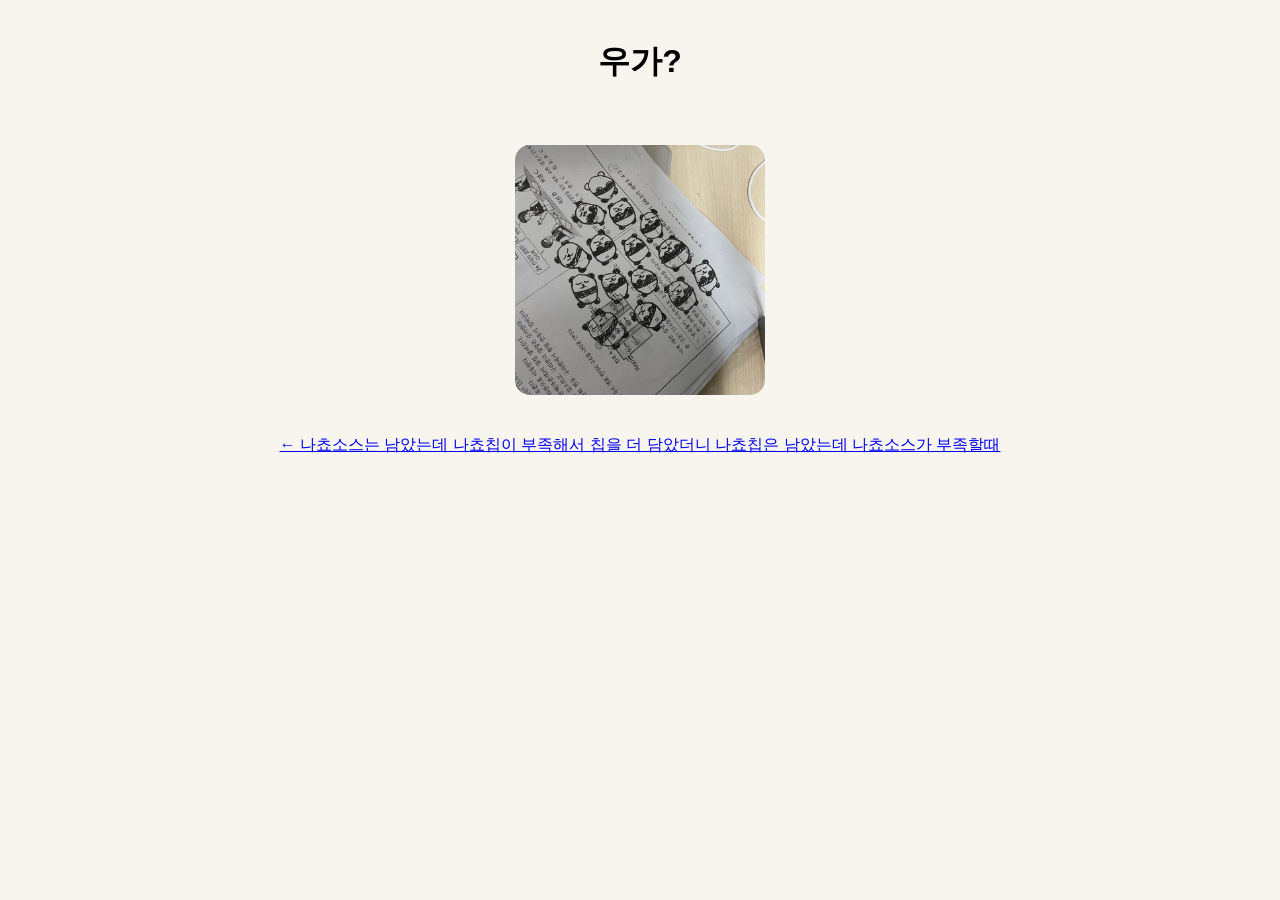
==== gallery.html @ fb863631 "갤러리 추가" ====
<!DOCTYPE html>
<html lang="ko">
<head>
    <meta charset="UTF-8">
    <meta name="viewport" content="width=device-width, initial-scale=1.0">
    <title>UGACHU - 갤러리</title>
    <link rel="stylesheet" href="gallery.css">
</head>
<body>

<h1>우가?</h1>

<div class="gallery">
    <img src="images/gallery-images/IMG_1526.JPG" alt="그림 1">
</div>

<a href="index.html">← 나쵸소스는 남았는데 나쵸칩이 부족해서 칩을 더 담았더니 나쵸칩은 남았는데 나쵸소스가 부족할때</a>

</body>
</html>
---- gallery.css ----
body {
    margin: 0;
    background-color: #f8f5ef;
    font-family: sans-serif;
    text-align: center;
}

h1 {
    margin-top: 40px;
}

.gallery {
    display: flex;
    flex-wrap: wrap;
    justify-content: center;
    gap: 30px;
    padding: 40px;
}

.gallery img {
    width: 250px;
    height: auto;
    border-radius: 15px;
}
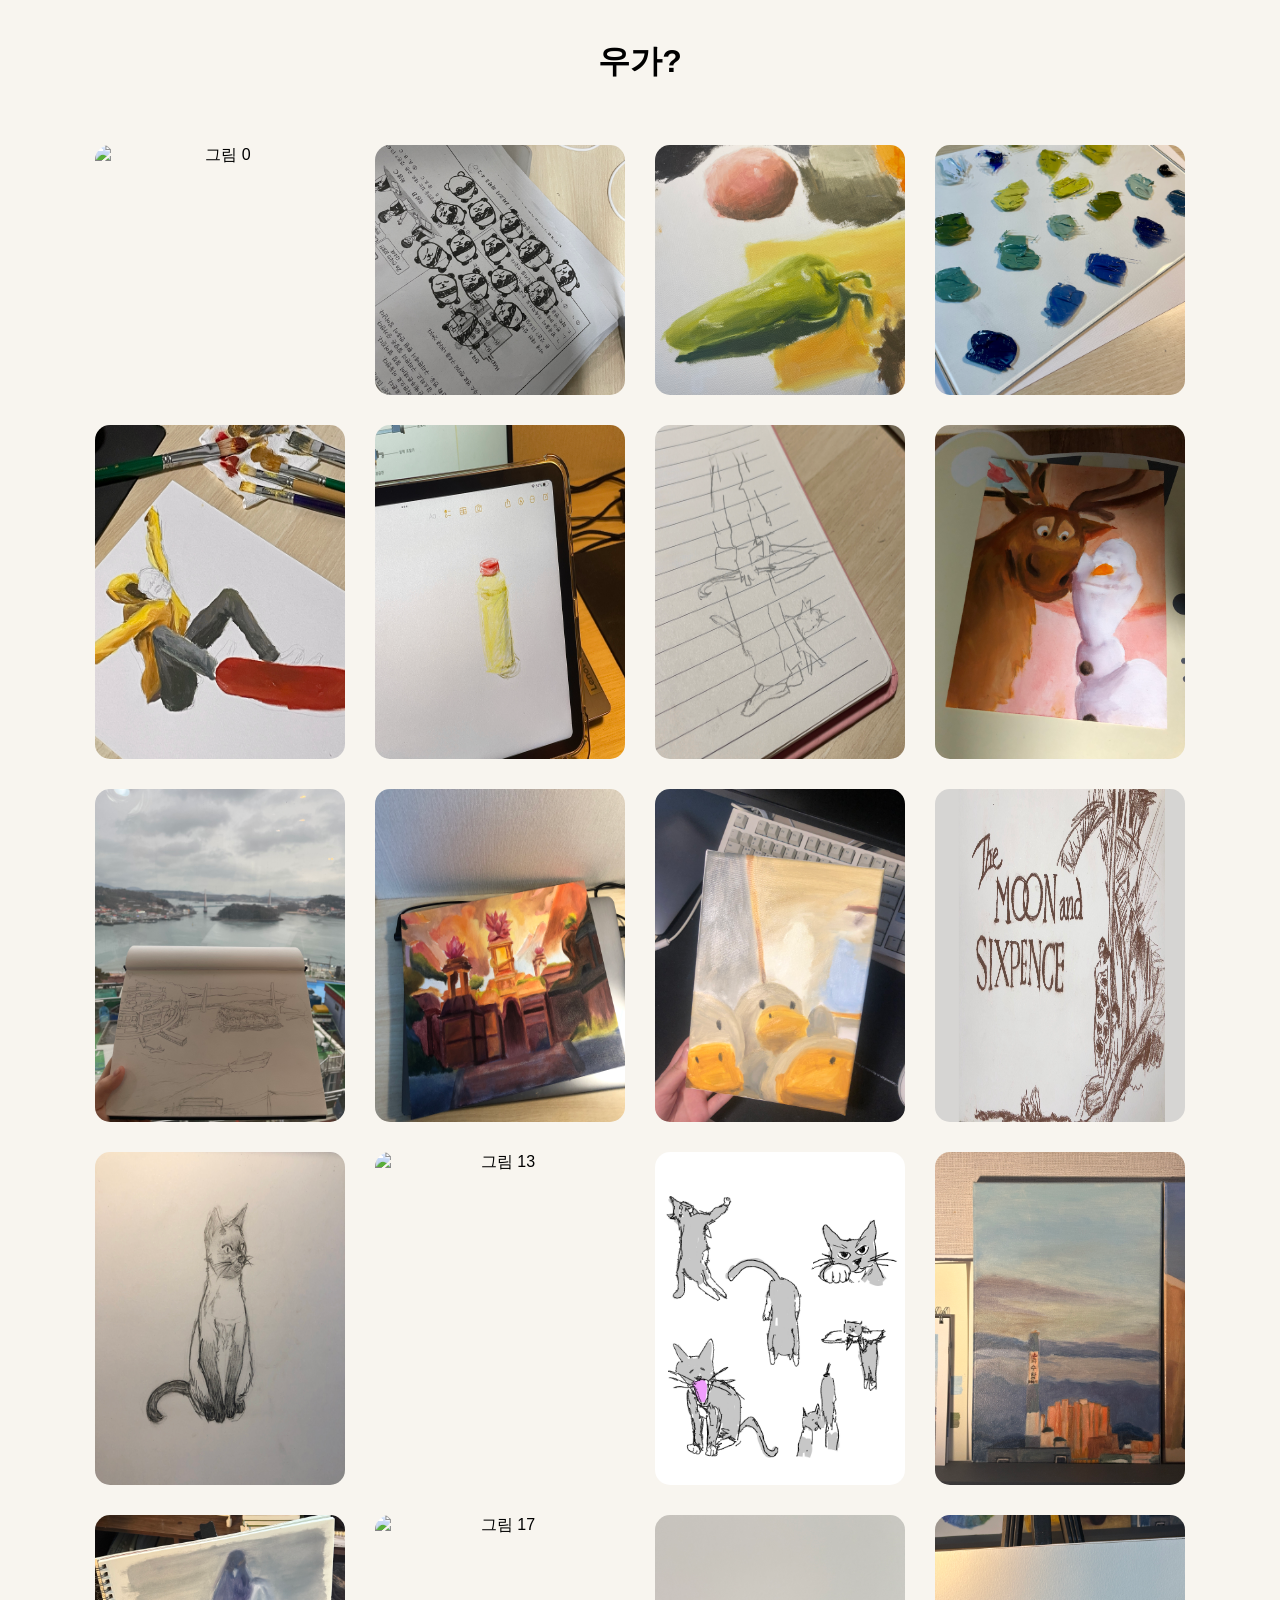
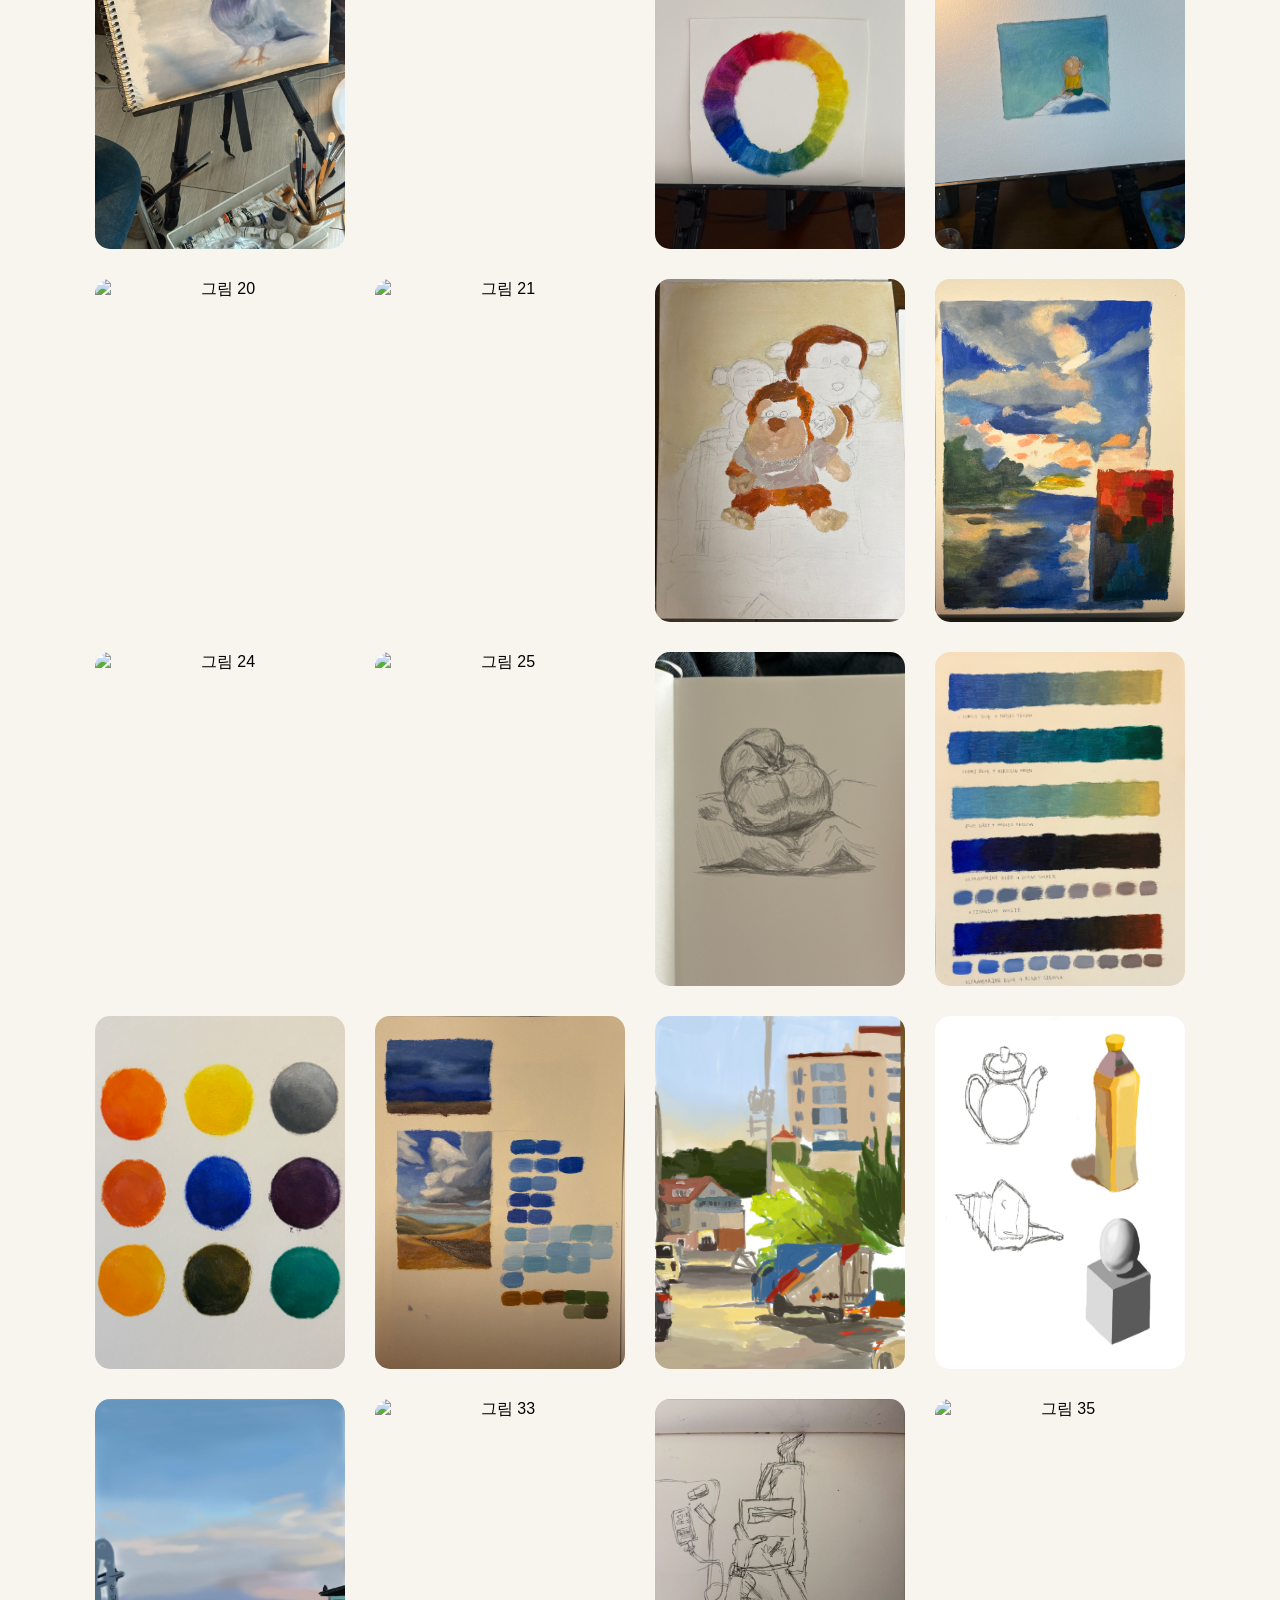
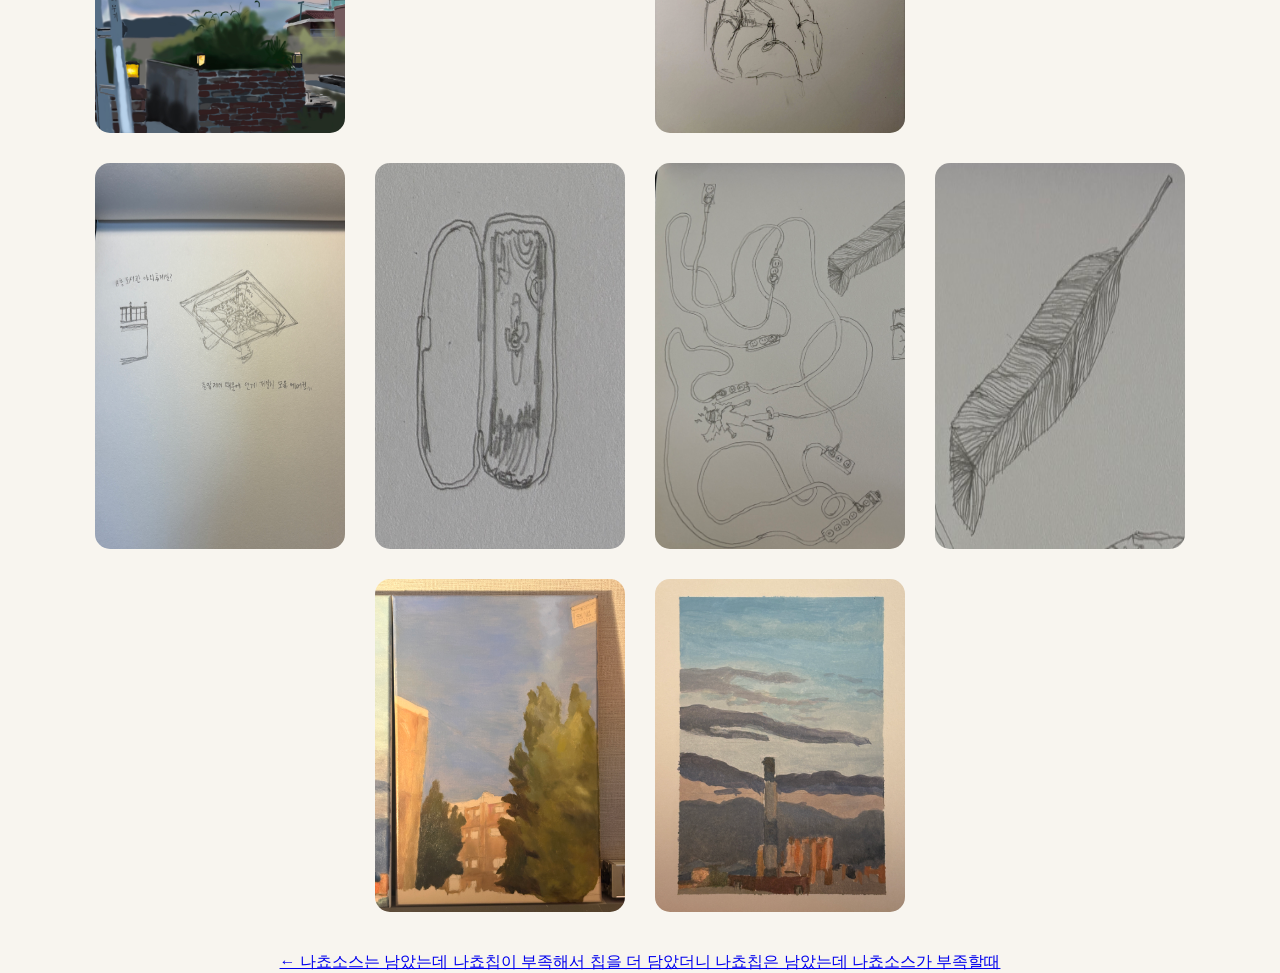
==== commit 7ba8faa7: "미생물지도 틀 추가" ====
--- a/gallery.html
+++ b/gallery.html
@@ -11,7 +11,48 @@
 <h1>우가?</h1>
 
 <div class="gallery">
-    <img src="images/gallery-images/IMG_1526.JPG" alt="그림 1">
+    <img src="images/gallery-images/999.JPG" alt="그림 0">
+    <img src="images/gallery-images/1000.JPG" alt="그림 1">
+    <img src="images/gallery-images/1001.JPG" alt="그림 2">
+    <img src="images/gallery-images/1002.JPG" alt="그림 3">
+    <img src="images/gallery-images/1003.JPG" alt="그림 4">
+    <img src="images/gallery-images/1004.JPG" alt="그림 5">
+    <img src="images/gallery-images/1005.JPG" alt="그림 6">
+    <img src="images/gallery-images/1006.JPG" alt="그림 7">
+    <img src="images/gallery-images/1007.JPG" alt="그림 8">
+    <img src="images/gallery-images/1008.JPG" alt="그림 9">
+    <img src="images/gallery-images/1009.JPG" alt="그림 10">
+    <img src="images/gallery-images/1010.PNG" alt="그림 11">
+    <img src="images/gallery-images/1011.JPG" alt="그림 12">
+    <img src="images/gallery-images/1012.JPG" alt="그림 13">
+    <img src="images/gallery-images/1013.png" alt="그림 14">
+    <img src="images/gallery-images/1014.JPG" alt="그림 15">
+    <img src="images/gallery-images/1015.JPG" alt="그림 16">
+    <img src="images/gallery-images/1016.JPG" alt="그림 17">
+    <img src="images/gallery-images/1017.JPG" alt="그림 18">
+    <img src="images/gallery-images/1018.JPG" alt="그림 19">
+    <img src="images/gallery-images/1019.JPG" alt="그림 20">
+    <img src="images/gallery-images/1020.JPG" alt="그림 21">
+    <img src="images/gallery-images/1021.JPG" alt="그림 22">
+    <img src="images/gallery-images/1022.JPG" alt="그림 23">
+    <img src="images/gallery-images/1023.JPG" alt="그림 24">
+    <img src="images/gallery-images/1024.JPG" alt="그림 25">
+    <img src="images/gallery-images/1025.JPG" alt="그림 26">
+    <img src="images/gallery-images/1026.JPG" alt="그림 27">
+    <img src="images/gallery-images/1027.JPG" alt="그림 28">
+    <img src="images/gallery-images/1028.JPG" alt="그림 29">
+    <img src="images/gallery-images/1029.jpg" alt="그림 30">
+    <img src="images/gallery-images/1030.jpg" alt="그림 31">
+    <img src="images/gallery-images/1031.jpg" alt="그림 32">
+    <img src="images/gallery-images/1032.JPG" alt="그림 33">
+    <img src="images/gallery-images/1033.jpg" alt="그림 34">
+    <img src="images/gallery-images/1034.JPG" alt="그림 35">
+    <img src="images/gallery-images/1035.JPG" alt="그림 36">
+    <img src="images/gallery-images/1036.PNG" alt="그림 37">
+    <img src="images/gallery-images/1037.PNG" alt="그림 38">
+    <img src="images/gallery-images/1038.PNG" alt="그림 39">
+    <img src="images/gallery-images/1039.JPG" alt="그림 40">
+    <img src="images/gallery-images/1040.JPG" alt="그림 41">
 </div>
 
 <a href="index.html">← 나쵸소스는 남았는데 나쵸칩이 부족해서 칩을 더 담았더니 나쵸칩은 남았는데 나쵸소스가 부족할때</a>
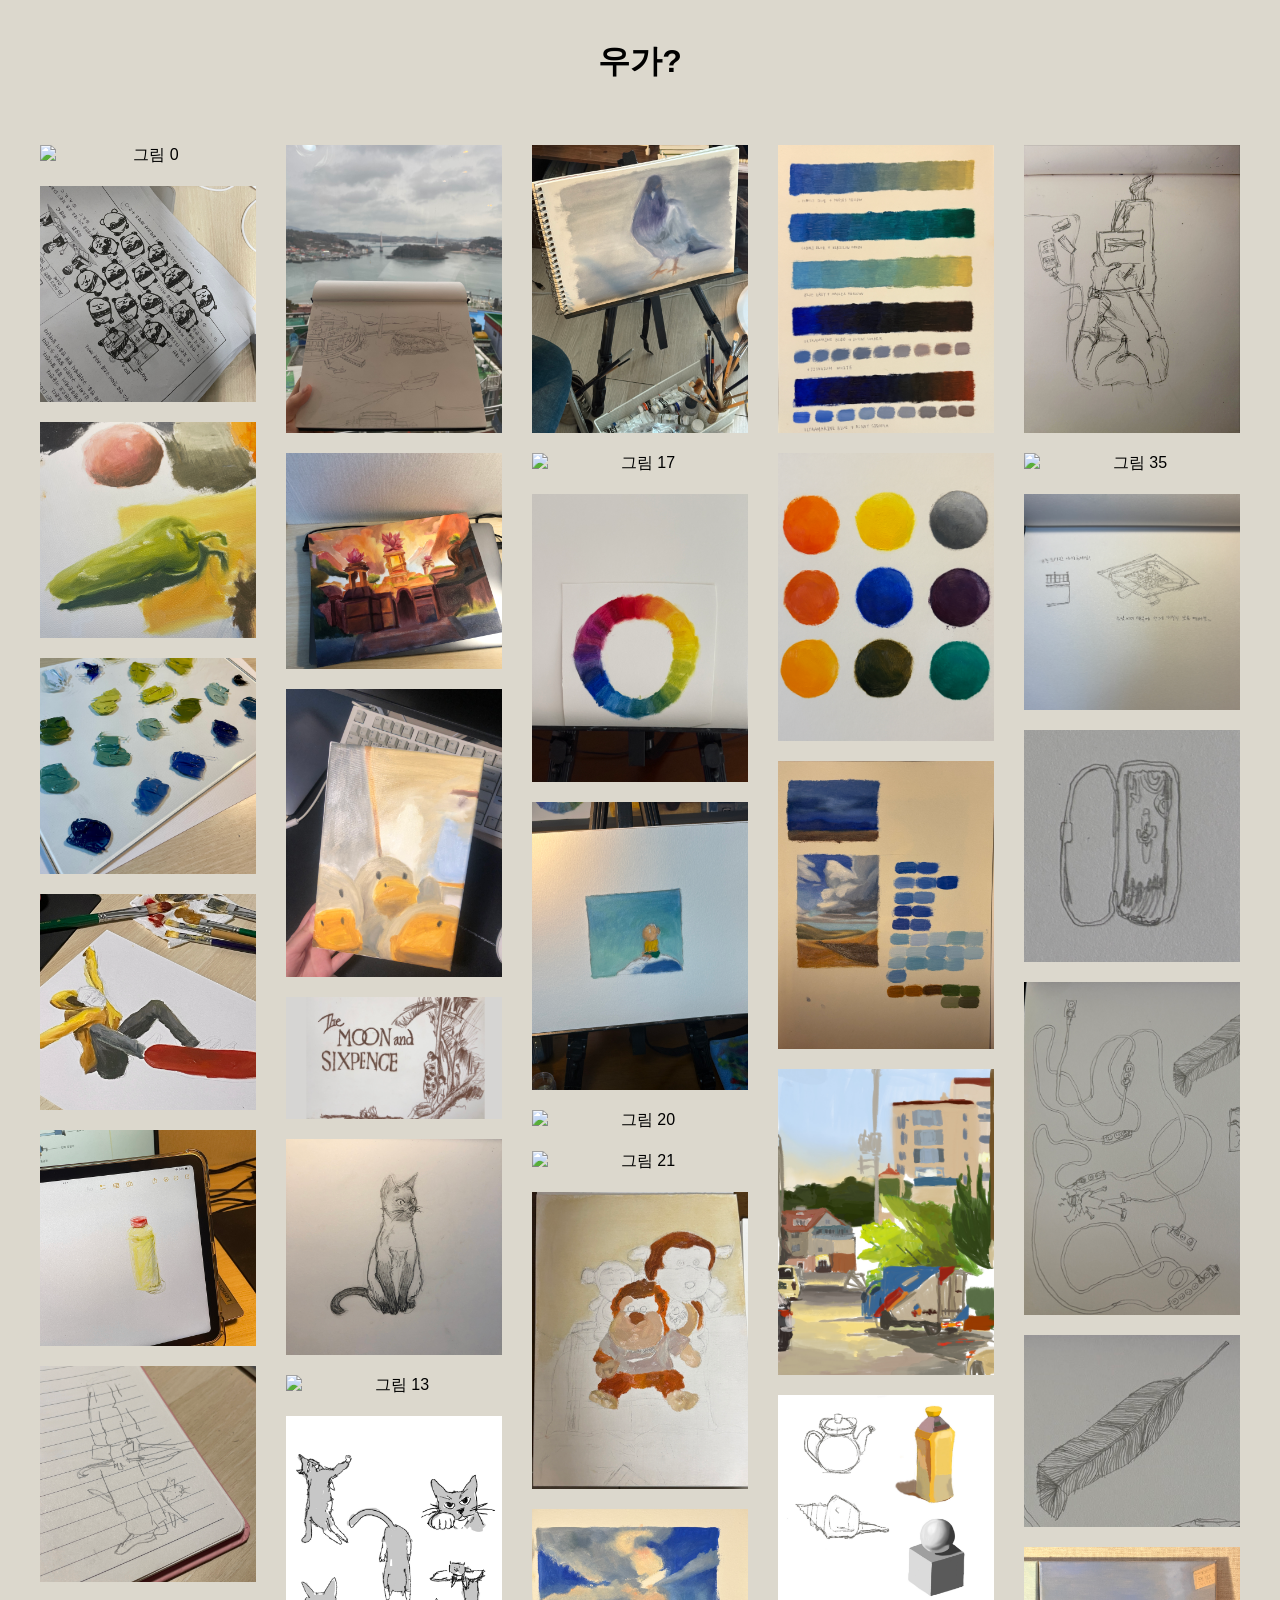
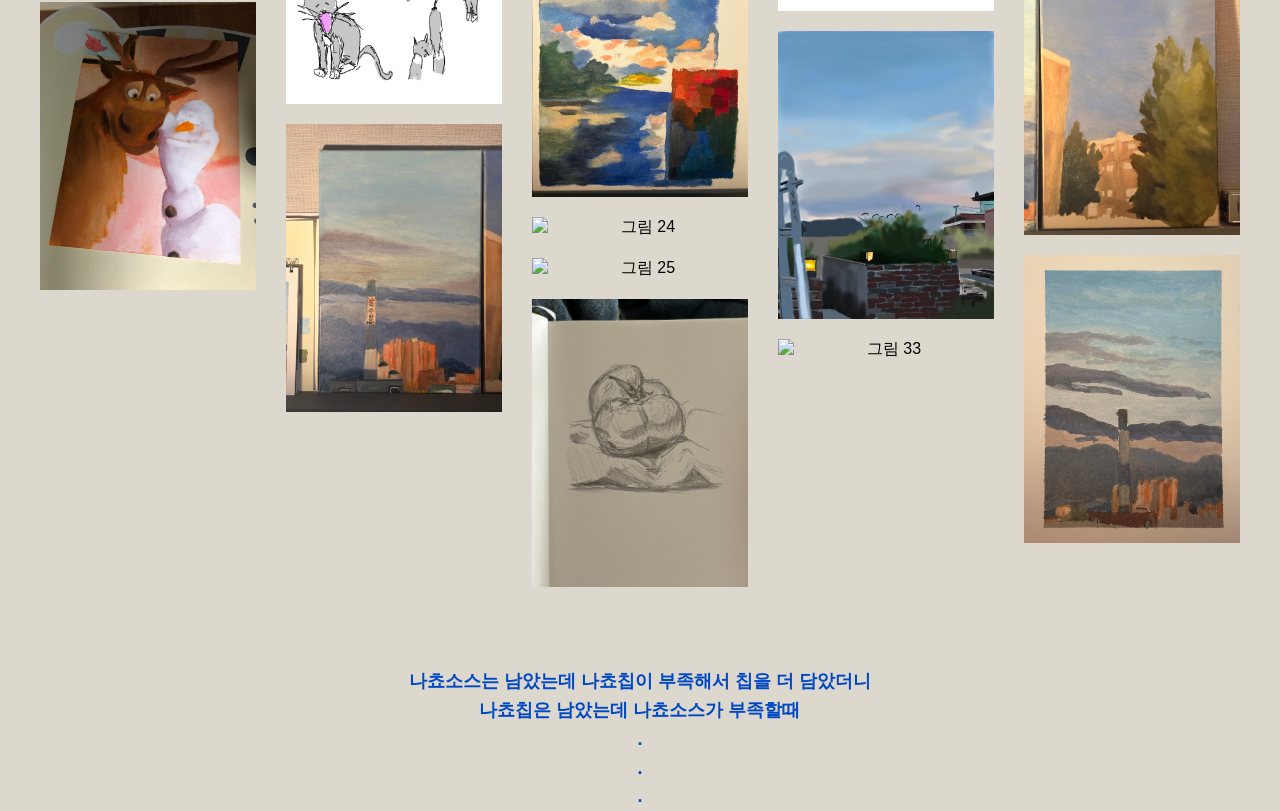
==== commit bcd11b1e: "까옹북, 갤러리 개조" ====
--- a/gallery.html
+++ b/gallery.html
@@ -4,7 +4,7 @@
     <meta charset="UTF-8">
     <meta name="viewport" content="width=device-width, initial-scale=1.0">
     <title>UGACHU - 갤러리</title>
-    <link rel="stylesheet" href="gallery.css">
+    <link rel="stylesheet" href="./CSS/gallery.css">
 </head>
 <body>
 
@@ -55,7 +55,54 @@
     <img src="images/gallery-images/1040.JPG" alt="그림 41">
 </div>
 
-<a href="index.html">← 나쵸소스는 남았는데 나쵸칩이 부족해서 칩을 더 담았더니 나쵸칩은 남았는데 나쵸소스가 부족할때</a>
+<a href="index.html" class="back-button">
+    나쵸소스는 남았는데 나쵸칩이 부족해서 칩을 더 담았더니<br>
+    나쵸칩은 남았는데 나쵸소스가 부족할때<br>
+    .<br>.<br>.<br>
+</a>
+
+<div id="imageModal" class="image-modal">
+        <img id="modalImage" src="" alt="확대된 이미지">
+    </div>
+
+    <script>
+       const galleryImages = document.querySelectorAll('.gallery img');
+    const modal = document.getElementById('imageModal');
+    const modalImg = document.getElementById('modalImage');
+
+    galleryImages.forEach(img => {
+        img.style.cursor = 'pointer';
+        img.style.transition = 'transform 0.1s ease'; // 부드러운 움직임
+
+        // 1. 마우스 움직일 때 입체 회전 효과
+        img.addEventListener('mousemove', function(e) {
+            var x = e.offsetX;
+            var y = e.offsetY;
+            var rotateY = -1 / 5 * x + 20;
+            var rotateX = 4 / 30 * y - 20;
+
+            img.style.transition = 'none';
+            img.style.transform = `perspective(350px) rotateX(${rotateX}deg) rotateY(${rotateY}deg) scale(0.95)`;
+        });
+
+        // 2. 마우스가 이미지에서 벗어나면 원래대로 복구
+        img.addEventListener('mouseleave', function() {
+            img.style.transition = 'transform 0.5s ease';
+            img.style.transform = 'perspective(350px) rotateX(0deg) rotateY(0deg) scale(1)';
+        });
+
+        // 3. 클릭하면 기존처럼 모달창 뜨기
+        img.addEventListener('click', () => {
+            modal.style.display = 'flex';
+            modalImg.src = img.src;
+        });
+    });
+
+    // 모달 배경 누르면 닫히기
+    modal.addEventListener('click', () => {
+        modal.style.display = 'none';
+    });
+    </script>
 
 </body>
 </html>
--- a/CSS/gallery.css
+++ b/CSS/gallery.css
@@ -0,0 +1,91 @@
+body {
+    margin: 0;
+    background-color: #dcd8cd;
+    font-family: sans-serif;
+    text-align: center;
+}
+
+h1 {
+    margin-top: 40px;
+}
+
+.gallery {
+    column-count: 2;
+    column-gap: 30px;
+    padding: 40px;
+}
+
+@media (min-width: 768px) {
+    .gallery{
+        column-count: 5;
+        column-gap: 30px;
+        padding: 40px;
+    }
+}
+
+.gallery img {
+   width: 100%;
+   height: auto;
+   margin-bottom: 20px;
+   break-inside: avoid;
+   display: block;
+}
+
+/* 모달창 전체 배경 */
+.image-modal {
+    display: none;
+    position: fixed;
+    z-index: 1000;
+    top: 0;
+    left: 0;
+    width: 100%;
+    height: 100%;
+    background-color: rgba(0, 0, 0, 0.8);
+    justify-content: center;
+    align-items: center;
+    cursor: pointer;
+}
+
+/* 모달창 안의 큰 이미지 */
+.image-modal img {
+    max-width: 90%;
+    max-height: 90%;
+    object-fit: contain;
+    border-radius: 5px;
+    cursor: default;
+}
+
+/* 홈 링크 스타일 */
+.back-button {
+    display: block;
+    text-align: center;
+    margin-top: 40px;
+    font-size: 18px;
+    font-family: 'Pretendard', sans-serif; /* 폰트 변경 (원하는 웹 폰트로 교체 가능) */
+    color: #0048c4; /* 기본 글자 색상 */
+    text-decoration: none;
+    font-weight: bold;
+    line-height: 1.6;
+    
+    /* 반짝이는 애니메이션 적용 (1.5초 주기로 반복) */
+    animation: neonGlow 1.5s infinite alternate;
+}
+
+/* 마우스를 올렸을 때 */
+.back-button:hover {
+    color: #051c9b;
+    transform: scale(1.05); /* 살짝 커지는 효과 */
+    transition: 0.3s;
+}
+
+/* 반짝이는 애니메이션 효과 설정 */
+@keyframes neonGlow {
+    0% {
+        opacity: 0.6;
+        text-shadow: 0 0 5px rgba(0, 255, 229, 0.4);
+    }
+    100% {
+        opacity: 1;
+        text-shadow: 0 0 20px rgba(0, 255, 229, 0.8), 0 0 30px rgba(255, 87, 34, 0.6);
+    }
+}
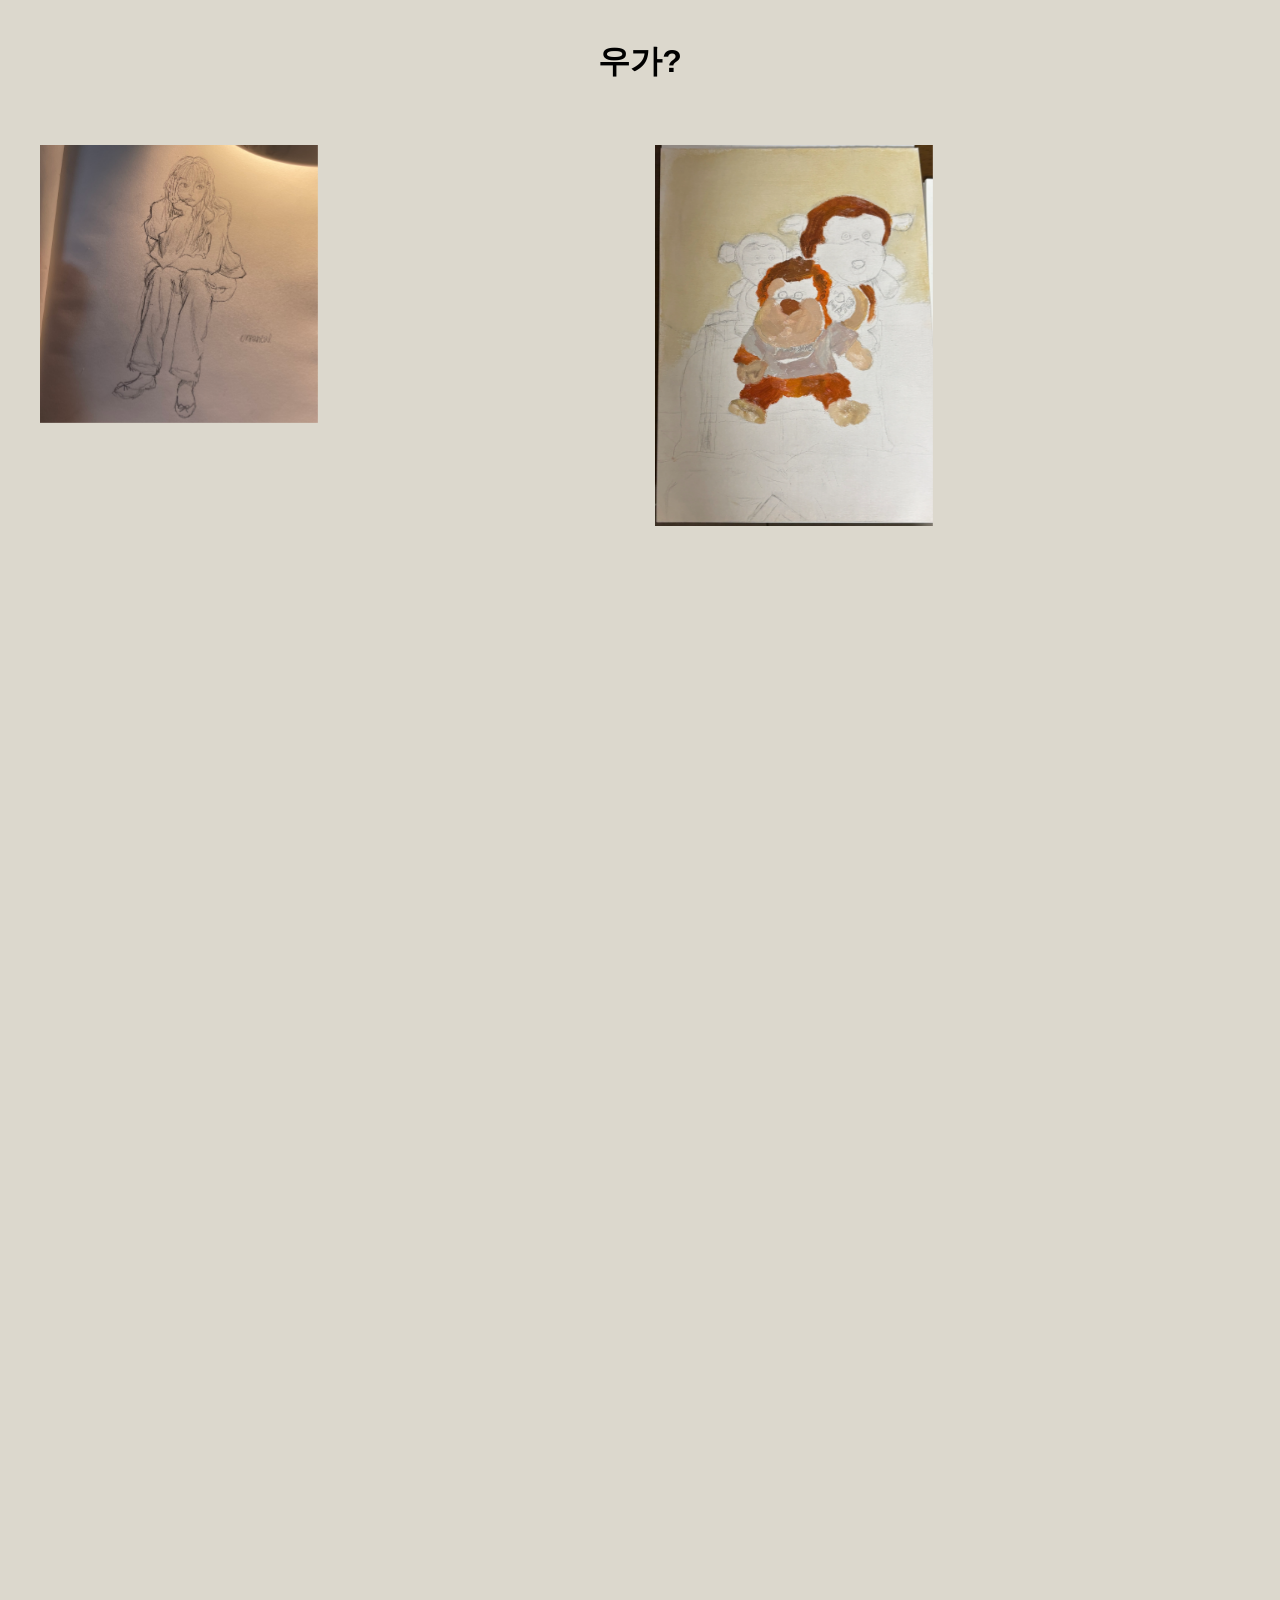
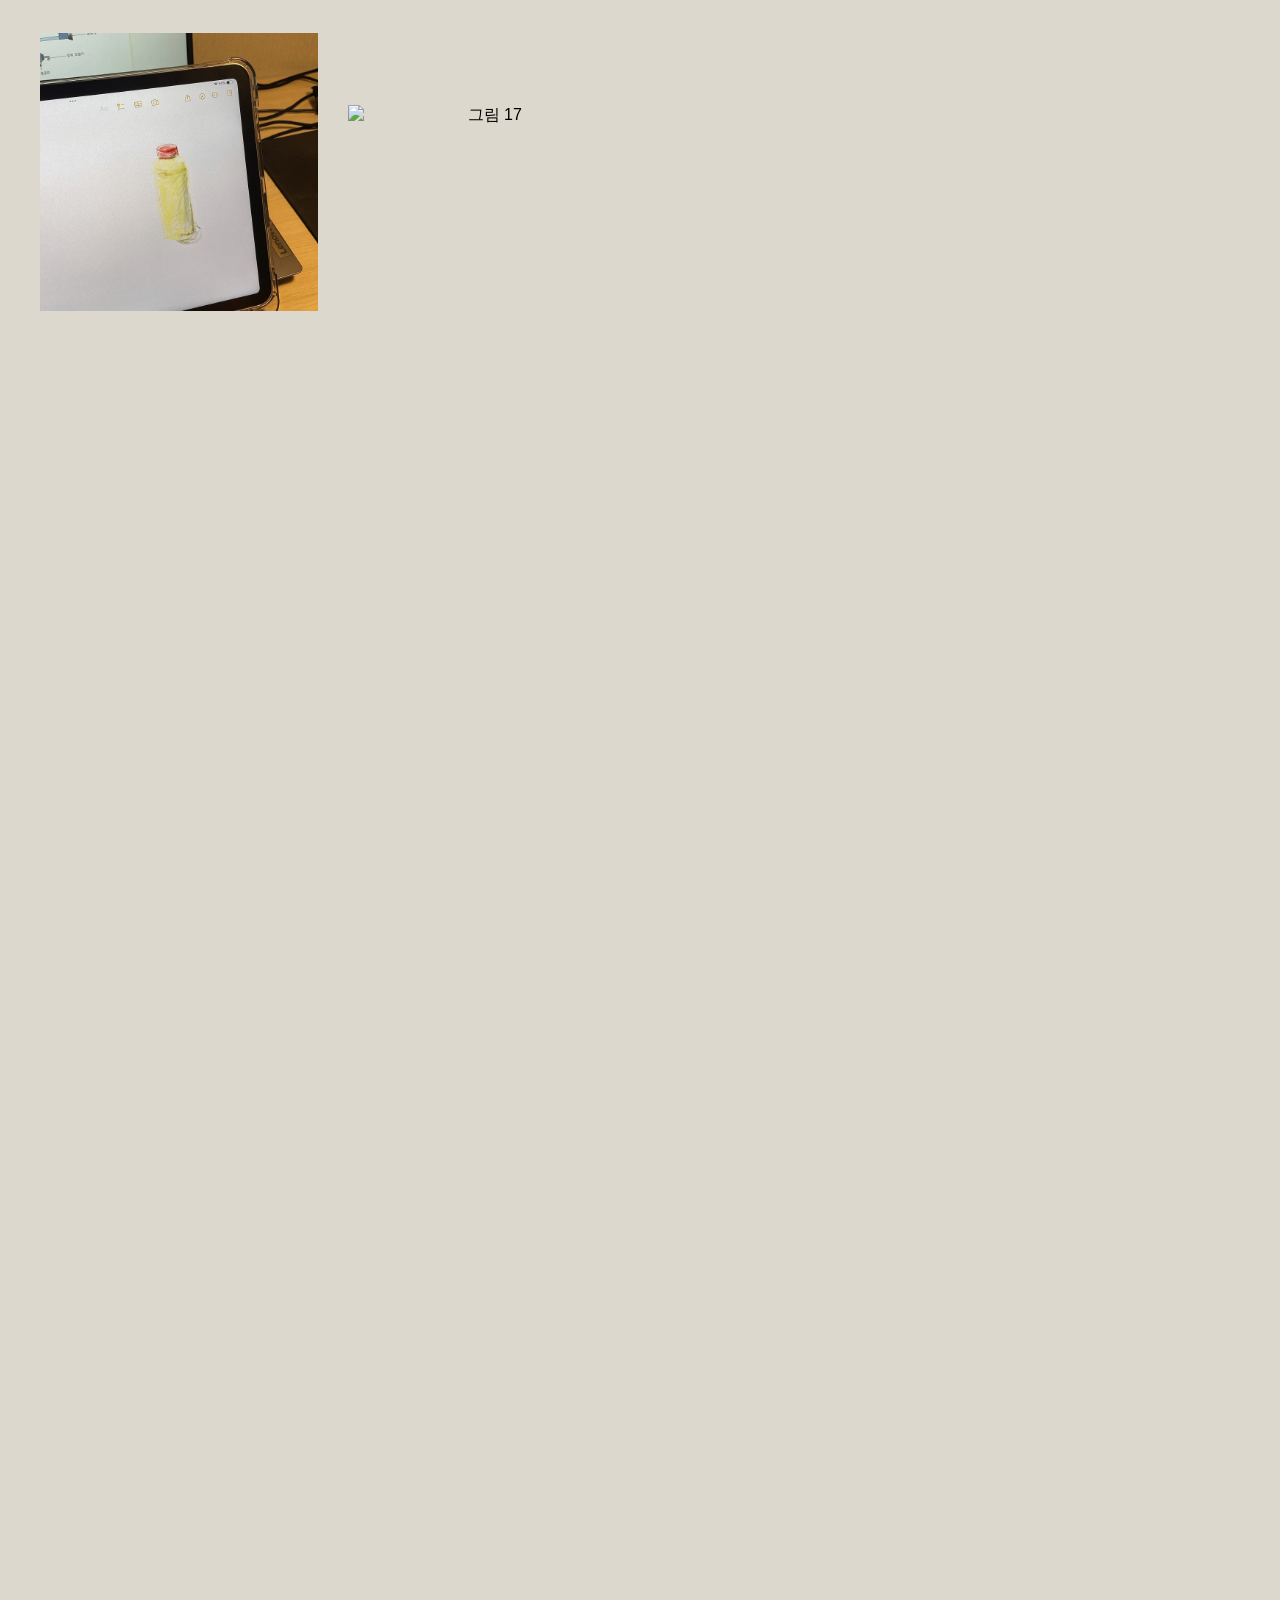
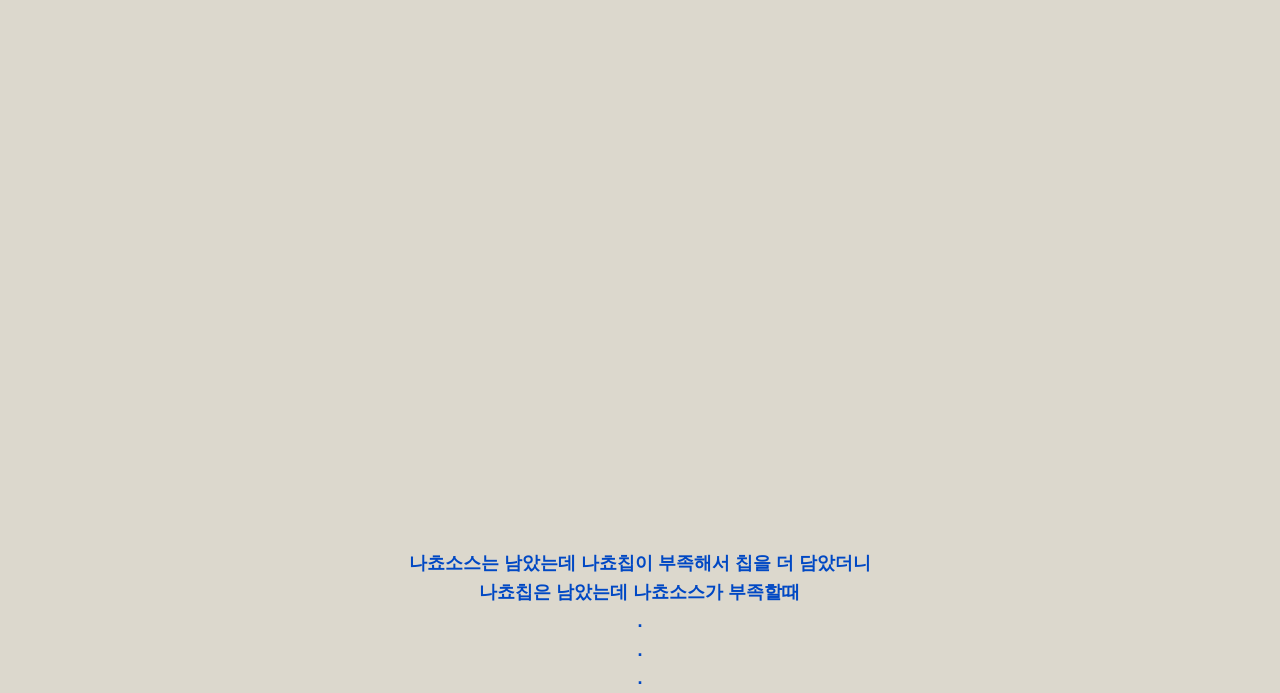
==== commit 0f063805: "우가츄페이지 내용추가" ====
--- a/gallery.html
+++ b/gallery.html
@@ -10,50 +10,7 @@
 
 <h1>우가?</h1>
 
-<div class="gallery">
-    <img src="images/gallery-images/999.JPG" alt="그림 0">
-    <img src="images/gallery-images/1000.JPG" alt="그림 1">
-    <img src="images/gallery-images/1001.JPG" alt="그림 2">
-    <img src="images/gallery-images/1002.JPG" alt="그림 3">
-    <img src="images/gallery-images/1003.JPG" alt="그림 4">
-    <img src="images/gallery-images/1004.JPG" alt="그림 5">
-    <img src="images/gallery-images/1005.JPG" alt="그림 6">
-    <img src="images/gallery-images/1006.JPG" alt="그림 7">
-    <img src="images/gallery-images/1007.JPG" alt="그림 8">
-    <img src="images/gallery-images/1008.JPG" alt="그림 9">
-    <img src="images/gallery-images/1009.JPG" alt="그림 10">
-    <img src="images/gallery-images/1010.PNG" alt="그림 11">
-    <img src="images/gallery-images/1011.JPG" alt="그림 12">
-    <img src="images/gallery-images/1012.JPG" alt="그림 13">
-    <img src="images/gallery-images/1013.png" alt="그림 14">
-    <img src="images/gallery-images/1014.JPG" alt="그림 15">
-    <img src="images/gallery-images/1015.JPG" alt="그림 16">
-    <img src="images/gallery-images/1016.JPG" alt="그림 17">
-    <img src="images/gallery-images/1017.JPG" alt="그림 18">
-    <img src="images/gallery-images/1018.JPG" alt="그림 19">
-    <img src="images/gallery-images/1019.JPG" alt="그림 20">
-    <img src="images/gallery-images/1020.JPG" alt="그림 21">
-    <img src="images/gallery-images/1021.JPG" alt="그림 22">
-    <img src="images/gallery-images/1022.JPG" alt="그림 23">
-    <img src="images/gallery-images/1023.JPG" alt="그림 24">
-    <img src="images/gallery-images/1024.JPG" alt="그림 25">
-    <img src="images/gallery-images/1025.JPG" alt="그림 26">
-    <img src="images/gallery-images/1026.JPG" alt="그림 27">
-    <img src="images/gallery-images/1027.JPG" alt="그림 28">
-    <img src="images/gallery-images/1028.JPG" alt="그림 29">
-    <img src="images/gallery-images/1029.jpg" alt="그림 30">
-    <img src="images/gallery-images/1030.jpg" alt="그림 31">
-    <img src="images/gallery-images/1031.jpg" alt="그림 32">
-    <img src="images/gallery-images/1032.JPG" alt="그림 33">
-    <img src="images/gallery-images/1033.jpg" alt="그림 34">
-    <img src="images/gallery-images/1034.JPG" alt="그림 35">
-    <img src="images/gallery-images/1035.JPG" alt="그림 36">
-    <img src="images/gallery-images/1036.PNG" alt="그림 37">
-    <img src="images/gallery-images/1037.PNG" alt="그림 38">
-    <img src="images/gallery-images/1038.PNG" alt="그림 39">
-    <img src="images/gallery-images/1039.JPG" alt="그림 40">
-    <img src="images/gallery-images/1040.JPG" alt="그림 41">
-</div>
+<div class="gallery"></div>
 
 <a href="index.html" class="back-button">
     나쵸소스는 남았는데 나쵸칩이 부족해서 칩을 더 담았더니<br>
@@ -62,40 +19,86 @@
 </a>
 
 <div id="imageModal" class="image-modal">
-        <img id="modalImage" src="" alt="확대된 이미지">
-    </div>
+     <img id="modalImage" src="" alt="확대된 이미지">
+</div>
 
-    <script>
-       const galleryImages = document.querySelectorAll('.gallery img');
+<script>
+    const gallery = document.querySelector('.gallery');
     const modal = document.getElementById('imageModal');
     const modalImg = document.getElementById('modalImage');
 
-    galleryImages.forEach(img => {
-        img.style.cursor = 'pointer';
-        img.style.transition = 'transform 0.1s ease'; // 부드러운 움직임
+    // 1. 화면에 들어오는 이미지 감지기(Intersection Observer) 설정
+    const imageObserver = new IntersectionObserver((entries, observer) => {
+        entries.forEach(entry => {
+            if (entry.isIntersecting) {
+                const img = entry.target;
+                
+                
+                // 이미지가 완전히 다운로드되면 'loaded' 클래스를 붙여 부드럽게 띄움
+                img.src=img.dataset.src;
 
-        // 1. 마우스 움직일 때 입체 회전 효과
-        img.addEventListener('mousemove', function(e) {
-            var x = e.offsetX;
-            var y = e.offsetY;
-            var rotateY = -1 / 5 * x + 20;
-            var rotateX = 4 / 30 * y - 20;
+                img.decode().then(()=>{
+                    img.classList.add("loaded");
+                }).catch(()=>{
+                    img.classList.add("loaded");
+                });
 
-            img.style.transition = 'none';
-            img.style.transform = `perspective(350px) rotateX(${rotateX}deg) rotateY(${rotateY}deg) scale(0.95)`;
+                // 이미 로드하기 시작했으므로 이 이미지는 관찰 대상에서 제외
+                observer.unobserve(img);
+            }
+        });
+    }, {
+        rootMargin: '300px' // 화면에 보이기 100px 전부터 미리 로딩을 시작하여끊김을 방지함
+    });
+
+    function addImageEvent(img) {
+
+    img.style.cursor = 'pointer';
+    img.style.transition = 'transform 0.1s ease';
+
+    img.addEventListener('mousemove', function(e) {
+        var x = e.offsetX;
+        var y = e.offsetY;
+        var rotateY = -1 / 5 * x + 20;
+        var rotateX = 4 / 30 * y - 20;
+
+        img.style.transition = 'none';
+        img.style.transform = `perspective(350px) rotateX(${rotateX}deg) rotateY(${rotateY}deg) scale(0.95)`;
+    });
+
+    img.addEventListener('mouseleave', function() {
+        img.style.transition = 'transform 0.5s ease';
+        img.style.transform = 'perspective(350px) rotateX(0deg) rotateY(0deg) scale(1)';
+    });
+
+    img.addEventListener('click', () => {
+        modal.style.display = 'flex';
+        modalImg.src = img.src;
+    });
+
+}
+fetch("./data/gallery.json")
+    .then(res => res.json())
+    .then(images => {
+
+        images.forEach(data => {
+
+            const img = document.createElement("img");
+
+            img.dataset.src = `images/gallery-images/${data.src}`;
+            img.alt = data.alt;
+
+            img.loading = "lazy";
+            img.decoding = "async";
+
+            gallery.appendChild(img);
+
+            imageObserver.observe(img);
+
+            addImageEvent(img);
+
         });
 
-        // 2. 마우스가 이미지에서 벗어나면 원래대로 복구
-        img.addEventListener('mouseleave', function() {
-            img.style.transition = 'transform 0.5s ease';
-            img.style.transform = 'perspective(350px) rotateX(0deg) rotateY(0deg) scale(1)';
-        });
-
-        // 3. 클릭하면 기존처럼 모달창 뜨기
-        img.addEventListener('click', () => {
-            modal.style.display = 'flex';
-            modalImg.src = img.src;
-        });
     });
 
     // 모달 배경 누르면 닫히기
--- a/CSS/gallery.css
+++ b/CSS/gallery.css
@@ -17,7 +17,7 @@
 
 @media (min-width: 768px) {
     .gallery{
-        column-count: 5;
+        column-count: 4;
         column-gap: 30px;
         padding: 40px;
     }
@@ -26,10 +26,22 @@
 .gallery img {
    width: 100%;
    height: auto;
+   display: block;
    margin-bottom: 20px;
    break-inside: avoid;
-   display: block;
+   
+    opacity:0;
+
+    transition:
+        opacity .4s ease,
+        transform .25s ease;
+
+    will-change:transform, opacity;
+
+    content-visibility:auto;
+    contain-intrinsic-size:300px;
 }
+
 
 /* 모달창 전체 배경 */
 .image-modal {
@@ -68,7 +80,7 @@
     line-height: 1.6;
     
     /* 반짝이는 애니메이션 적용 (1.5초 주기로 반복) */
-    animation: neonGlow 1.5s infinite alternate;
+    animation: neonGlow 3s infinite alternate;
 }
 
 /* 마우스를 올렸을 때 */
@@ -88,4 +100,9 @@
         opacity: 1;
         text-shadow: 0 0 20px rgba(0, 255, 229, 0.8), 0 0 30px rgba(255, 87, 34, 0.6);
     }
+}
+
+/* 화면에 나타나 로딩이 완료되면 선명하게 띄움 */
+.gallery img.loaded {
+    opacity: 1;
 }
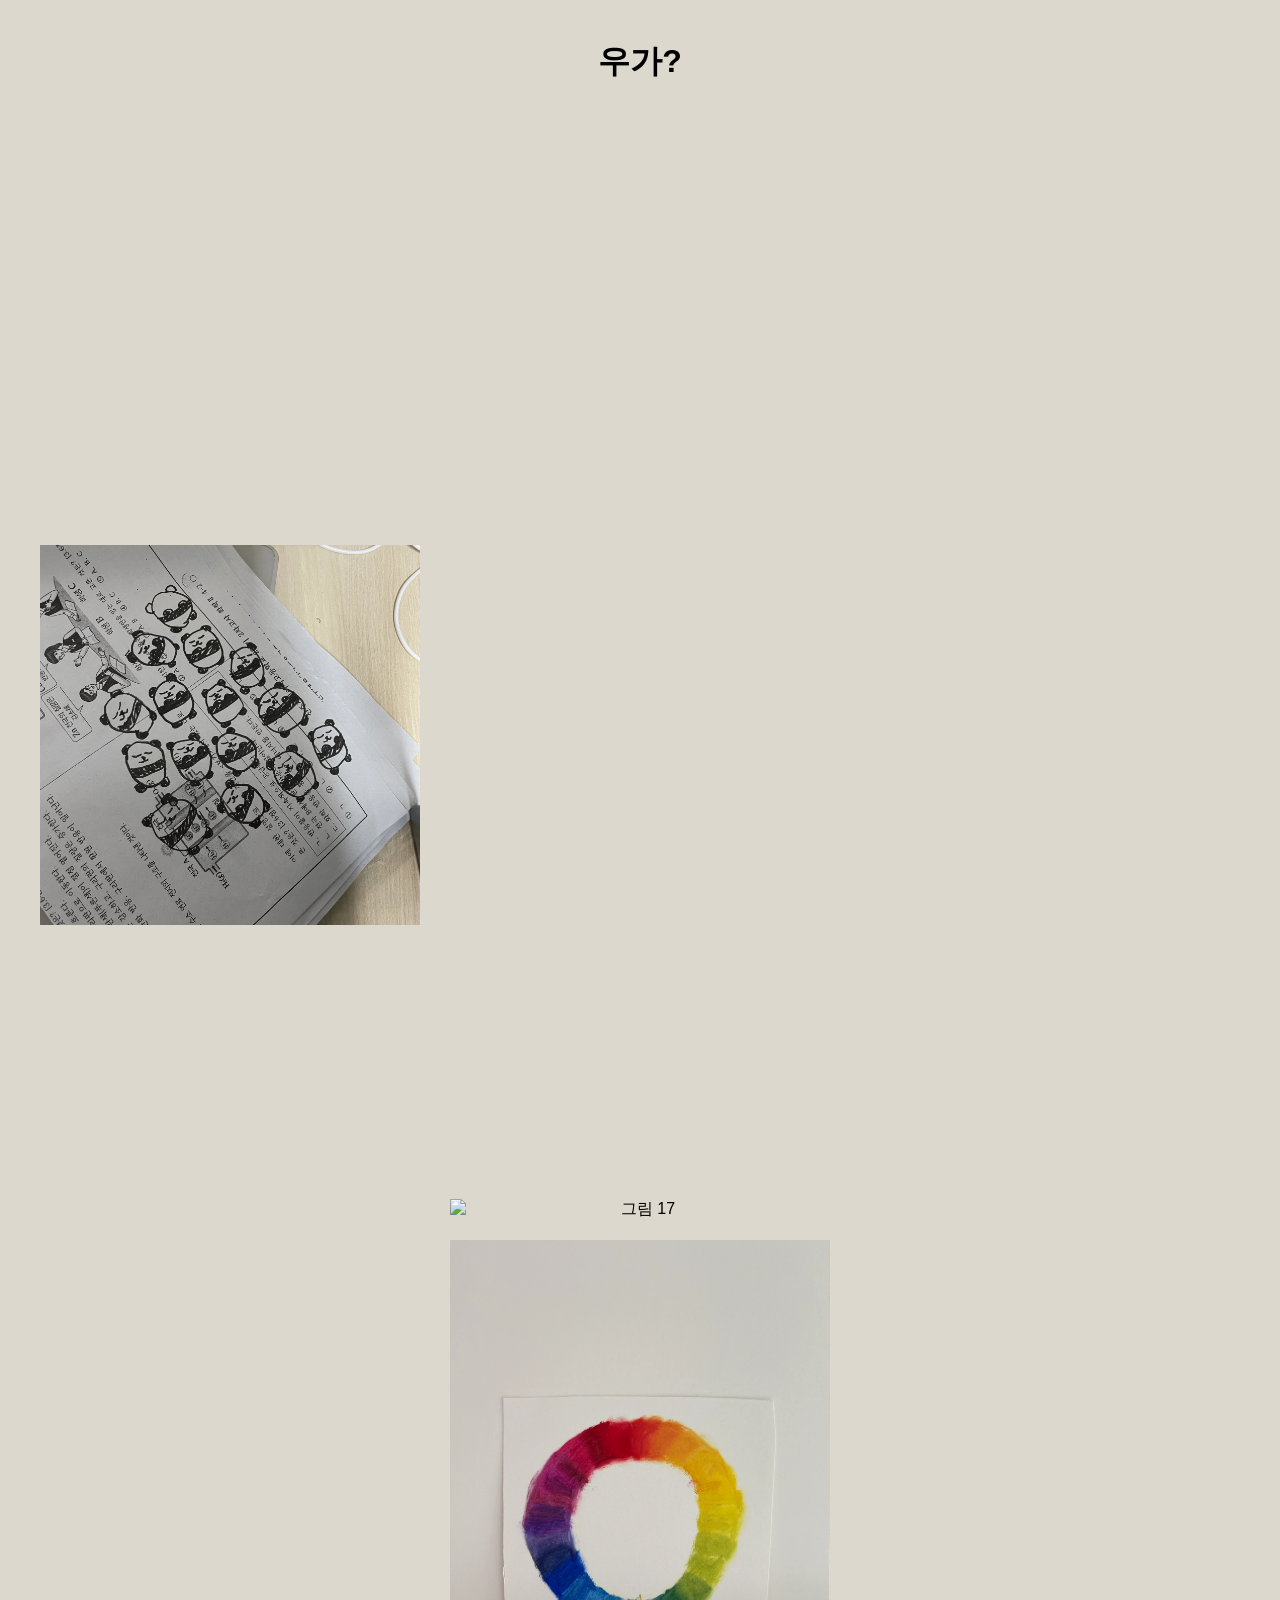
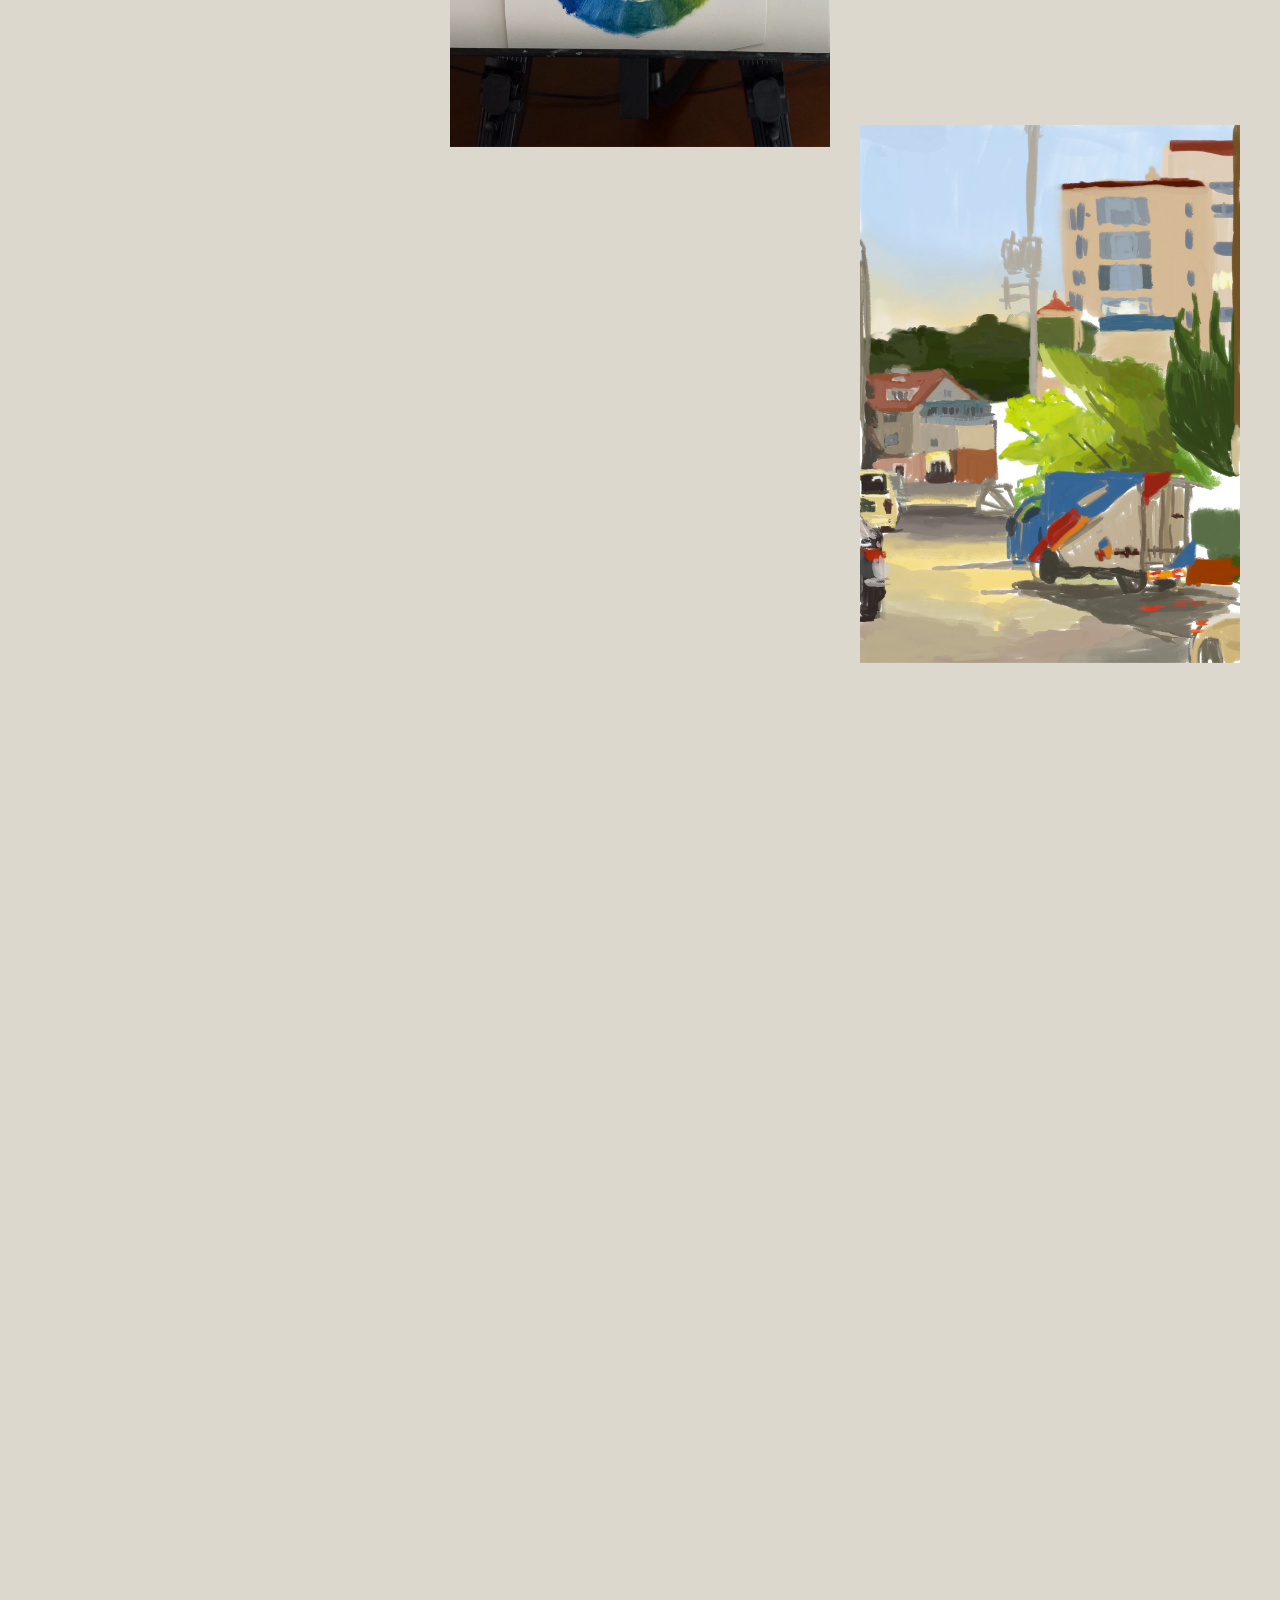
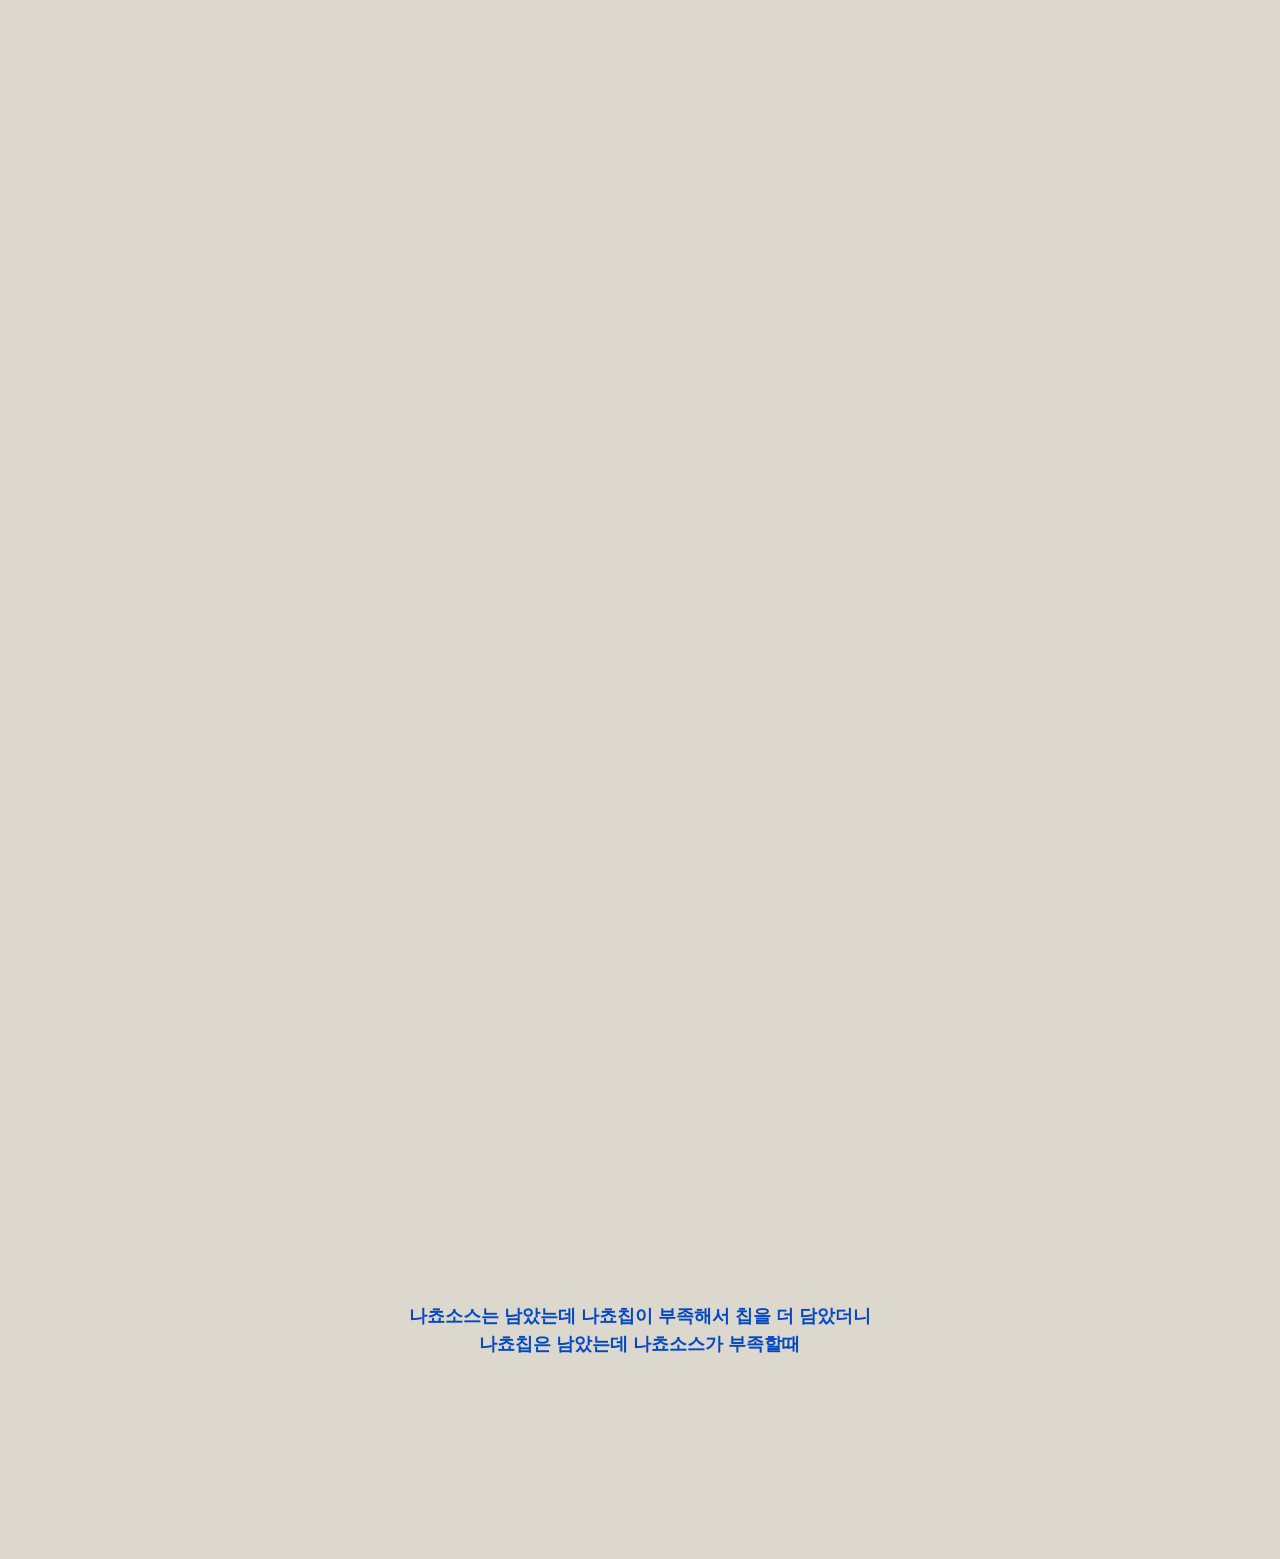
==== commit 7bcf4542: "우가츄페이지 내용추가" ====
--- a/gallery.html
+++ b/gallery.html
@@ -15,7 +15,6 @@
 <a href="index.html" class="back-button">
     나쵸소스는 남았는데 나쵸칩이 부족해서 칩을 더 담았더니<br>
     나쵸칩은 남았는데 나쵸소스가 부족할때<br>
-    .<br>.<br>.<br>
 </a>
 
 <div id="imageModal" class="image-modal">
--- a/CSS/gallery.css
+++ b/CSS/gallery.css
@@ -17,9 +17,12 @@
 
 @media (min-width: 768px) {
     .gallery{
-        column-count: 4;
+        column-count: 3;
         column-gap: 30px;
         padding: 40px;
+
+        max-width: 1200px;
+        margin: 0 auto;
     }
 }
 
@@ -78,6 +81,8 @@
     text-decoration: none;
     font-weight: bold;
     line-height: 1.6;
+    display:inline-block;
+    margin-bottom: 200px;
     
     /* 반짝이는 애니메이션 적용 (1.5초 주기로 반복) */
     animation: neonGlow 3s infinite alternate;
@@ -85,7 +90,7 @@
 
 /* 마우스를 올렸을 때 */
 .back-button:hover {
-    color: #051c9b;
+    color: #ff7c02;
     transform: scale(1.05); /* 살짝 커지는 효과 */
     transition: 0.3s;
 }
@@ -94,11 +99,11 @@
 @keyframes neonGlow {
     0% {
         opacity: 0.6;
-        text-shadow: 0 0 5px rgba(0, 255, 229, 0.4);
+        text-shadow: 0 0 5px rgba(1, 187, 255, 0.4);
     }
     100% {
         opacity: 1;
-        text-shadow: 0 0 20px rgba(0, 255, 229, 0.8), 0 0 30px rgba(255, 87, 34, 0.6);
+        text-shadow: 0 0 20px rgba(255, 149, 0, 0.8), 0 0 30px rgba(255, 60, 0, 0.6);
     }
 }
 
